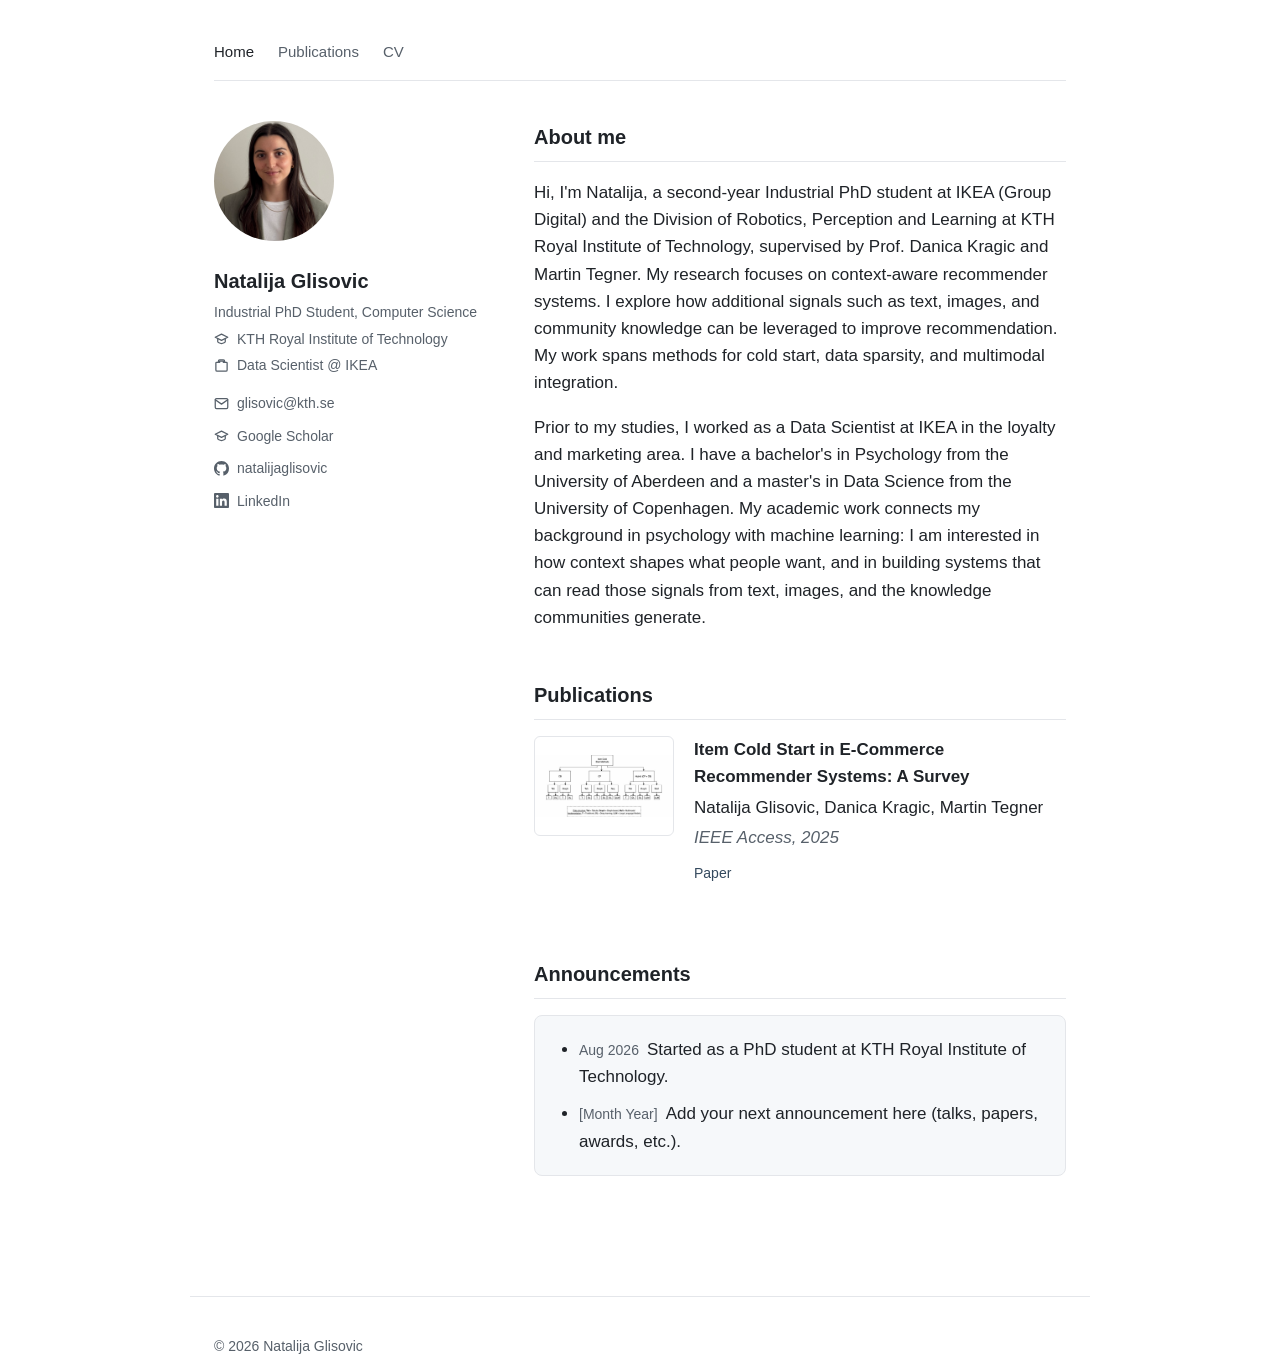
==== index.html @ 3ab3a97c "Redesign publications list as cards with thumbnail, title, authors, venue, link Adds the first real " ====
<!DOCTYPE html>
<html lang="en">
<head>
  <meta charset="UTF-8" />
  <meta name="viewport" content="width=device-width, initial-scale=1.0" />
  <title>Natalija Glisovic</title>
  <meta name="description" content="Natalija Glisovic — PhD student in Computer Science at KTH Royal Institute of Technology, working on recommender systems." />
  <link rel="stylesheet" href="assets/css/style.css" />
</head>
<body>
  <header class="site-header">
    <nav class="site-nav">
      <a href="index.html" class="active">Home</a>
      <a href="#publications">Publications</a>
      <a href="assets/cv/cv.pdf" download>CV</a>
    </nav>
  </header>

  <main class="wrap">
    <div class="home-layout">
      <aside class="sidebar">
        <img src="assets/img/profile.jpg" alt="Photo of Natalija Glisovic" />
        <h1>Natalija Glisovic</h1>
        <p class="sidebar-title">Industrial PhD Student, Computer Science</p>
        <p class="sidebar-school">
          <svg class="icon" viewBox="0 0 24 24" fill="none" stroke="currentColor" stroke-width="2" stroke-linecap="round" stroke-linejoin="round" aria-hidden="true"><path d="M22 10 12 5 2 10l10 5 10-5z"/><path d="M6 12v5c0 1 3 3 6 3s6-2 6-3v-5"/></svg>
          KTH Royal Institute of Technology
        </p>
        <p class="sidebar-company">
          <svg class="icon" viewBox="0 0 24 24" fill="none" stroke="currentColor" stroke-width="2" stroke-linecap="round" stroke-linejoin="round" aria-hidden="true"><path d="M20 7h-3V5a2 2 0 0 0-2-2H9a2 2 0 0 0-2 2v2H4a1 1 0 0 0-1 1v11a2 2 0 0 0 2 2h14a2 2 0 0 0 2-2V8a1 1 0 0 0-1-1z"/><path d="M9 7V5h6v2"/></svg>
          Data Scientist @ IKEA
        </p>
        <div class="links">
          <a href="mailto:glisovic@kth.se">
            <svg class="icon" viewBox="0 0 24 24" fill="none" stroke="currentColor" stroke-width="2" stroke-linecap="round" stroke-linejoin="round" aria-hidden="true"><rect x="2" y="4" width="20" height="16" rx="2"/><polyline points="22,6 12,13 2,6"/></svg>
            glisovic@kth.se
          </a>
          <a href="https://scholar.google.com/citations?user=C6ffC4QAAAAJ&hl=en">
            <svg class="icon" viewBox="0 0 24 24" fill="none" stroke="currentColor" stroke-width="2" stroke-linecap="round" stroke-linejoin="round" aria-hidden="true"><path d="M22 10 12 5 2 10l10 5 10-5z"/><path d="M6 12v5c0 1 3 3 6 3s6-2 6-3v-5"/></svg>
            Google Scholar
          </a>
          <a href="https://github.com/natalijaglisovic">
            <svg class="icon" viewBox="0 0 16 16" fill="currentColor" aria-hidden="true"><path d="M8 0C3.58 0 0 3.58 0 8c0 3.54 2.29 6.53 5.47 7.59.4.07.55-.17.55-.38 0-.19-.01-.82-.01-1.49-2.01.37-2.53-.49-2.69-.94-.09-.23-.48-.94-.82-1.13-.28-.15-.68-.52-.01-.53.63-.01 1.08.58 1.23.82.72 1.21 1.87.87 2.33.66.07-.52.28-.87.51-1.07-1.78-.2-3.64-.89-3.64-3.95 0-.87.31-1.59.82-2.15-.08-.2-.36-1.02.08-2.12 0 0 .67-.21 2.2.82.64-.18 1.32-.27 2-.27.68 0 1.36.09 2 .27 1.53-1.04 2.2-.82 2.2-.82.44 1.1.16 1.92.08 2.12.51.56.82 1.27.82 2.15 0 3.07-1.87 3.75-3.65 3.95.29.25.54.73.54 1.48 0 1.07-.01 1.93-.01 2.2 0 .21.15.46.55.38A8.013 8.013 0 0016 8c0-4.42-3.58-8-8-8z"/></svg>
            natalijaglisovic
          </a>
          <a href="https://se.linkedin.com/in/natalija-glisovic-62577520b">
            <svg class="icon" viewBox="0 0 24 24" fill="currentColor" aria-hidden="true"><path d="M20.447 20.452h-3.554v-5.569c0-1.328-.027-3.037-1.852-3.037-1.853 0-2.136 1.445-2.136 2.939v5.667H9.351V9h3.414v1.561h.046c.477-.9 1.637-1.85 3.37-1.85 3.601 0 4.267 2.37 4.267 5.455v6.286zM5.337 7.433c-1.144 0-2.063-.926-2.063-2.065 0-1.138.92-2.063 2.063-2.063 1.14 0 2.064.925 2.064 2.063 0 1.139-.925 2.065-2.064 2.065zm1.782 13.019H3.555V9h3.564v11.452zM22.225 0H1.771C.792 0 0 .774 0 1.729v20.542C0 23.227.792 24 1.771 24h20.451C23.2 24 24 23.227 24 22.271V1.729C24 .774 23.2 0 22.222 0h.003z"/></svg>
            LinkedIn
          </a>
        </div>
      </aside>

      <div class="content">
        <h2 class="first">About me</h2>
        <p>
          Hi, I'm Natalija, a second-year Industrial PhD student at IKEA (Group Digital) and the
          Division of Robotics, Perception and Learning at KTH Royal Institute of Technology,
          supervised by Prof. Danica Kragic and Martin Tegner. My research focuses on context-aware
          recommender systems. I explore how additional signals such as text, images, and community
          knowledge can be leveraged to improve recommendation. My work spans methods for cold start,
          data sparsity, and multimodal integration.
        </p>
        <p>
          Prior to my studies, I worked as a Data Scientist at IKEA in the loyalty and marketing area.
          I have a bachelor's in Psychology from the University of Aberdeen and a master's in Data
          Science from the University of Copenhagen. My academic work connects my background in
          psychology with machine learning: I am interested in how context shapes what people want,
          and in building systems that can read those signals from text, images, and the knowledge
          communities generate.
        </p>

        <h2 id="publications">Publications</h2>
        <ul class="pub-list">
          <li>
            <img class="pub-thumb" src="assets/img/pub_item_cold_start.jpg" alt="Diagram of item cold start method taxonomy" />
            <div class="pub-body">
              <p class="pub-title">Item Cold Start in E-Commerce Recommender Systems: A Survey</p>
              <p class="pub-authors">Natalija Glisovic, Danica Kragic, Martin Tegner</p>
              <p class="pub-venue">IEEE Access, 2025</p>
              <div class="pub-links">
                <a href="https://ieeexplore.ieee.org/abstract/document/11168156">Paper</a>
              </div>
            </div>
          </li>
        </ul>

        <h2>Announcements</h2>
        <div class="announcement-box">
          <ul>
            <li><span class="announcement-date">Aug 2026</span>Started as a PhD student at KTH Royal Institute of Technology.</li>
            <li><span class="announcement-date">[Month Year]</span>Add your next announcement here (talks, papers, awards, etc.).</li>
          </ul>
        </div>
      </div>
    </div>
  </main>

  <footer class="site-footer">
    <p>&copy; 2026 Natalija Glisovic</p>
  </footer>
</body>
</html>
---- assets/css/style.css ----
:root {
  --max-width: 900px;
  --text: #1f2328;
  --muted: #57606a;
  --bg: #ffffff;
  --accent: #34495e;
  --border: #e4e6ea;
  --announcement-bg: #f6f8fa;
}

@media (prefers-color-scheme: dark) {
  :root {
    --text: #e6e8eb;
    --muted: #9aa4af;
    --bg: #14171a;
    --accent: #8fb3d9;
    --border: #2a2f34;
    --announcement-bg: #1c2024;
  }
}

* {
  box-sizing: border-box;
}

html {
  color-scheme: light dark;
}

body {
  margin: 0;
  padding: 0;
  background: var(--bg);
  color: var(--text);
  font-family: -apple-system, BlinkMacSystemFont, "Segoe UI", Helvetica, Arial, sans-serif;
  line-height: 1.6;
  font-size: 17px;
}

.wrap {
  max-width: var(--max-width);
  margin: 0 auto;
  padding: 0 24px 80px;
}

header.site-header {
  max-width: var(--max-width);
  margin: 0 auto;
  padding: 40px 24px 0;
}

nav.site-nav {
  display: flex;
  gap: 24px;
  border-bottom: 1px solid var(--border);
  padding-bottom: 16px;
  margin-bottom: 40px;
}

nav.site-nav a {
  color: var(--muted);
  text-decoration: none;
  font-size: 15px;
  font-weight: 500;
}

nav.site-nav a:hover,
nav.site-nav a.active {
  color: var(--text);
}

h1 {
  font-size: 28px;
  margin: 0 0 4px;
}

h2 {
  font-size: 20px;
  margin: 48px 0 16px;
  padding-bottom: 8px;
  border-bottom: 1px solid var(--border);
}

h2.first {
  margin-top: 0;
}

.subtitle {
  color: var(--muted);
  font-size: 16px;
  margin: 0 0 24px;
}

.home-layout {
  display: flex;
  gap: 40px;
  align-items: flex-start;
}

.sidebar {
  width: 280px;
  flex-shrink: 0;
}

.sidebar img {
  width: 120px;
  height: 120px;
  border-radius: 50%;
  object-fit: cover;
  margin-bottom: 16px;
}

.sidebar h1 {
  font-size: 20px;
  margin: 0 0 4px;
}

.sidebar .sidebar-title {
  color: var(--muted);
  font-size: 14px;
  margin: 0 0 4px;
}

.sidebar .sidebar-school {
  display: flex;
  align-items: center;
  gap: 8px;
  color: var(--muted);
  font-size: 14px;
  margin: 0 0 4px;
  white-space: nowrap;
}

.sidebar .sidebar-company {
  display: flex;
  align-items: center;
  gap: 8px;
  color: var(--muted);
  font-size: 14px;
  margin: 0 0 16px;
  white-space: nowrap;
}

.icon {
  width: 15px;
  height: 15px;
  flex-shrink: 0;
}

.links {
  display: flex;
  flex-direction: column;
  gap: 10px;
}

.links a {
  display: flex;
  align-items: center;
  gap: 8px;
  color: var(--muted);
  text-decoration: none;
  font-size: 14px;
}

.links a:hover {
  color: var(--accent);
  text-decoration: underline;
}

.content {
  flex: 1;
  min-width: 0;
}

@media (max-width: 640px) {
  .home-layout {
    flex-direction: column;
  }

  .sidebar {
    width: 100%;
  }

  .links {
    flex-direction: row;
    flex-wrap: wrap;
    gap: 14px;
  }
}

ul.pub-list {
  list-style: none;
  padding: 0;
  margin: 0;
}

ul.pub-list li {
  display: flex;
  gap: 20px;
  align-items: flex-start;
  margin-bottom: 24px;
  padding-bottom: 24px;
  border-bottom: 1px solid var(--border);
}

ul.pub-list li:last-child {
  border-bottom: none;
}

.pub-thumb {
  width: 140px;
  height: 100px;
  object-fit: contain;
  background: #fff;
  border: 1px solid var(--border);
  border-radius: 6px;
  flex-shrink: 0;
}

.pub-body {
  flex: 1;
  min-width: 0;
}

.pub-title {
  font-weight: 700;
  margin: 0 0 4px;
}

.pub-authors {
  margin: 0 0 2px;
}

.pub-venue {
  color: var(--muted);
  font-style: italic;
  margin: 0 0 8px;
}

.pub-links a {
  font-size: 14px;
  color: var(--accent);
  text-decoration: none;
  margin-right: 12px;
}

@media (max-width: 480px) {
  ul.pub-list li {
    flex-direction: column;
  }

  .pub-thumb {
    width: 100%;
    height: auto;
    max-height: 160px;
  }
}

.pub-links a:hover {
  text-decoration: underline;
}

.announcement-box {
  background: var(--announcement-bg);
  border: 1px solid var(--border);
  border-radius: 8px;
  padding: 20px 24px;
}

.announcement-box ul {
  margin: 0;
  padding-left: 20px;
}

.announcement-box li {
  margin-bottom: 10px;
}

.announcement-box li:last-child {
  margin-bottom: 0;
}

.announcement-date {
  color: var(--muted);
  font-size: 14px;
  margin-right: 8px;
}

footer.site-footer {
  max-width: var(--max-width);
  margin: 40px auto 0;
  padding: 24px 24px 0;
  border-top: 1px solid var(--border);
  color: var(--muted);
  font-size: 14px;
}
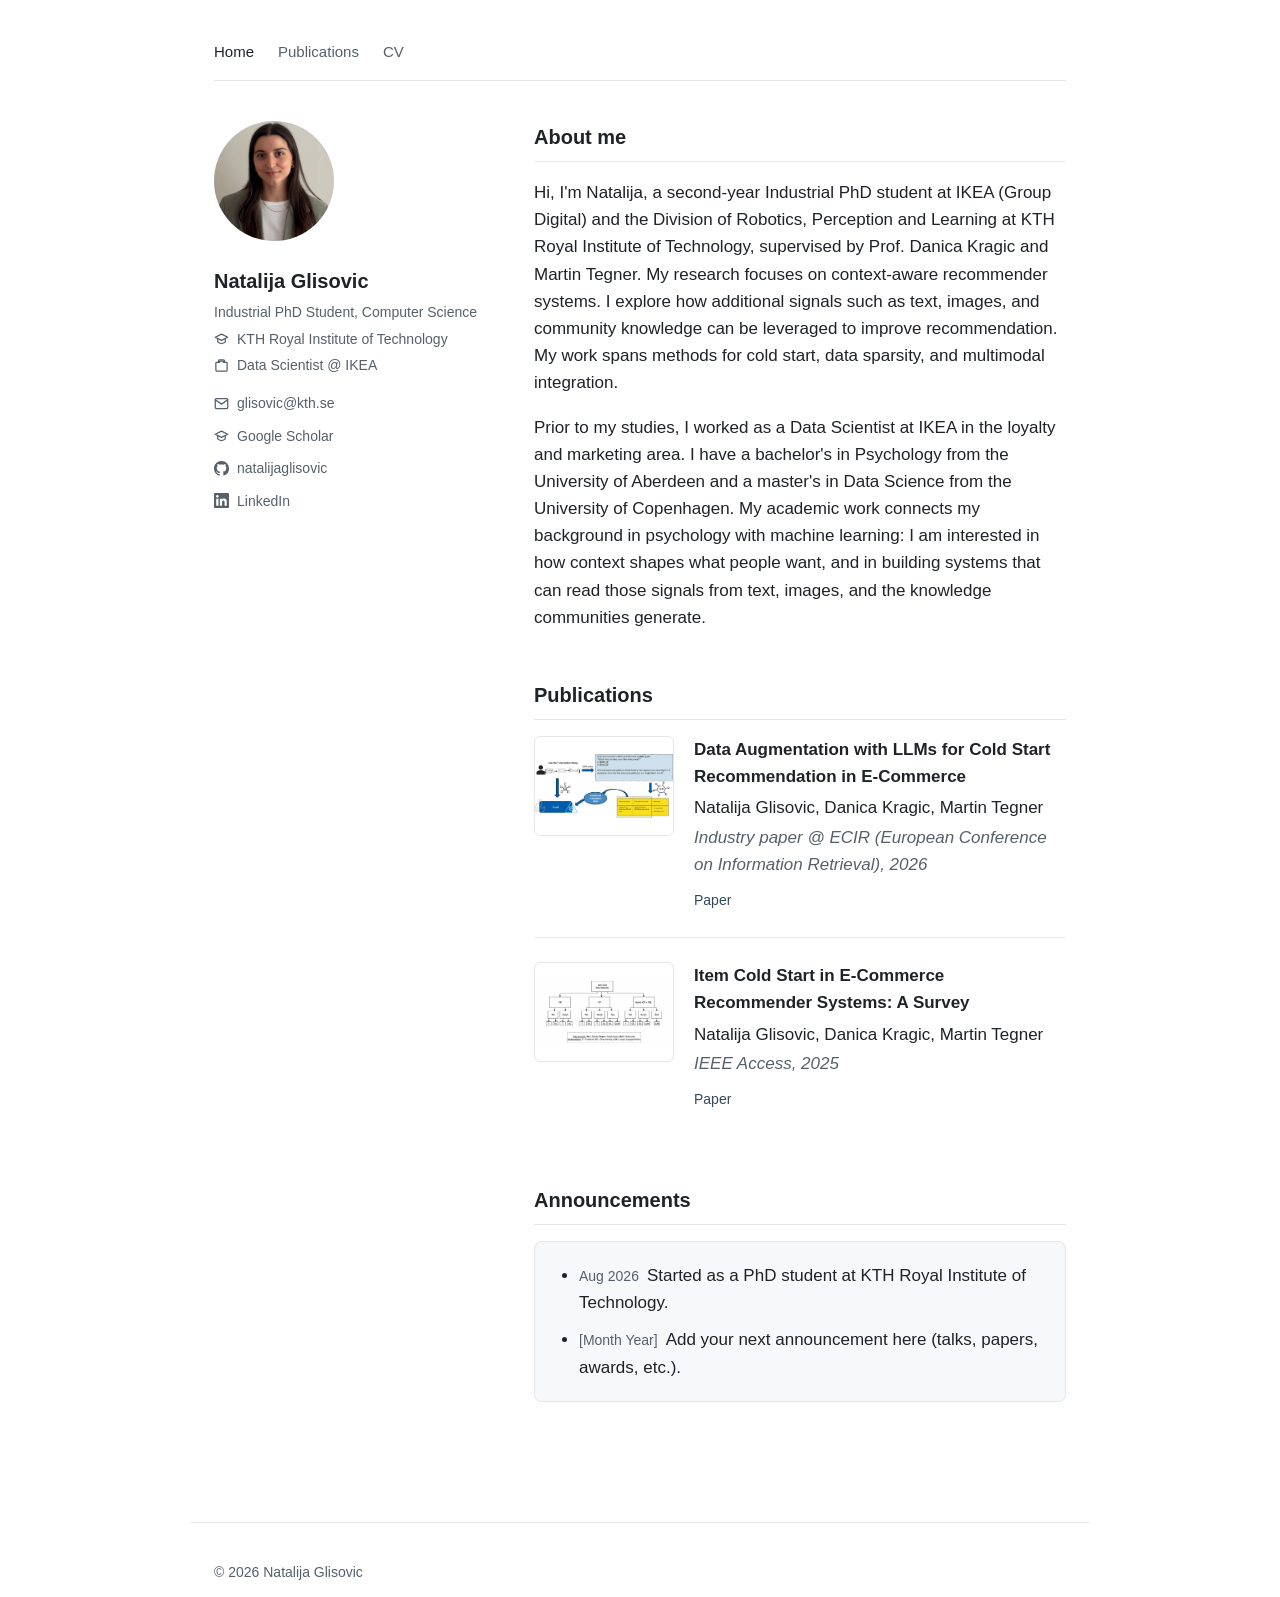
==== commit 3dde76cb: "Add ECIR 2026 paper, order publications most-recent-first Co-Authored-By: Claude Opus 5 <noreply@ant" ====
--- a/index.html
+++ b/index.html
@@ -72,6 +72,17 @@
         <h2 id="publications">Publications</h2>
         <ul class="pub-list">
           <li>
+            <img class="pub-thumb" src="assets/img/overview-ll-method.jpg" alt="Overview diagram of the LLM-based data augmentation method" />
+            <div class="pub-body">
+              <p class="pub-title">Data Augmentation with LLMs for Cold Start Recommendation in E-Commerce</p>
+              <p class="pub-authors">Natalija Glisovic, Danica Kragic, Martin Tegner</p>
+              <p class="pub-venue">Industry paper @ ECIR (European Conference on Information Retrieval), 2026</p>
+              <div class="pub-links">
+                <a href="https://link.springer.com/chapter/10.1007/978-3-032-21321-1_13">Paper</a>
+              </div>
+            </div>
+          </li>
+          <li>
             <img class="pub-thumb" src="assets/img/pub_item_cold_start.jpg" alt="Diagram of item cold start method taxonomy" />
             <div class="pub-body">
               <p class="pub-title">Item Cold Start in E-Commerce Recommender Systems: A Survey</p>
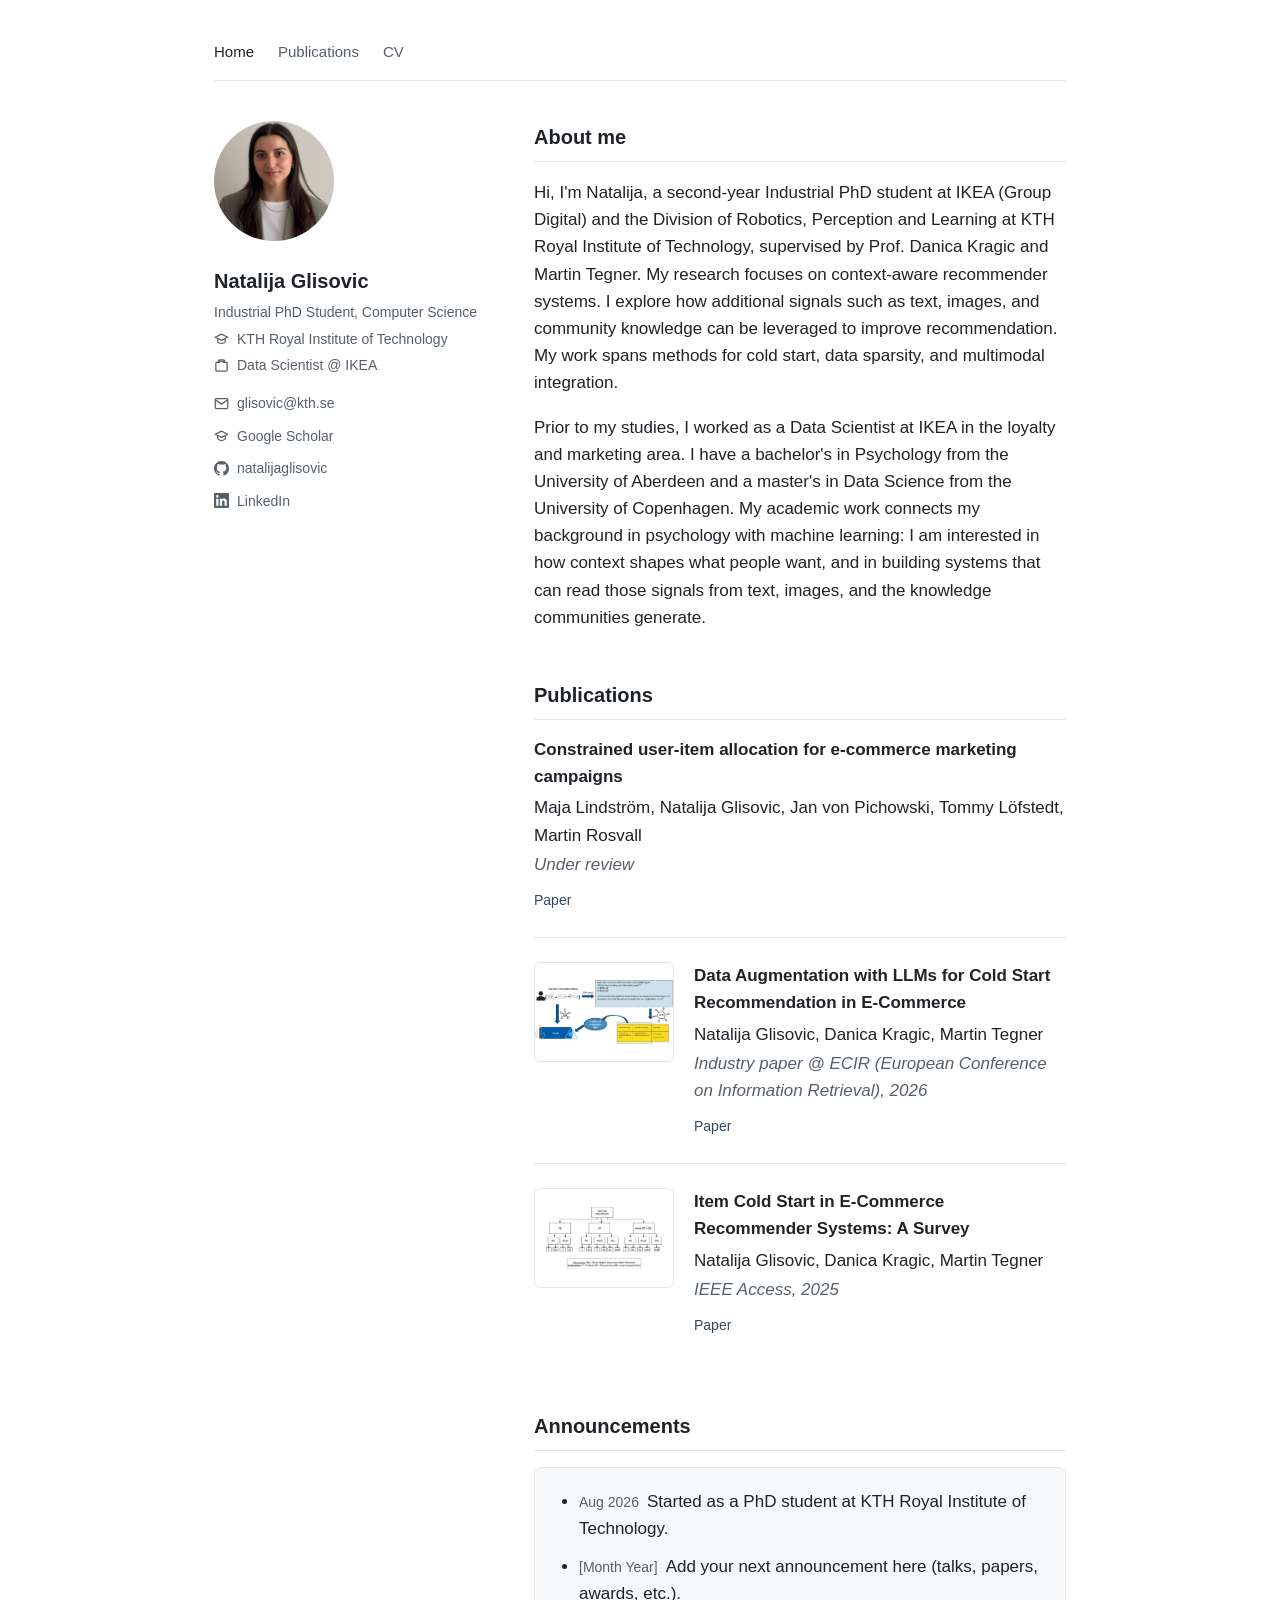
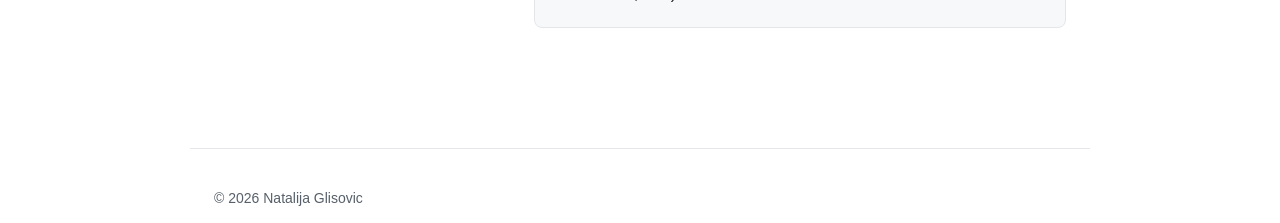
==== commit 1a6f27f1: "Add preprint under review as most recent publication Co-Authored-By: Claude Opus 5 <noreply@anthropi" ====
--- a/index.html
+++ b/index.html
@@ -72,6 +72,16 @@
         <h2 id="publications">Publications</h2>
         <ul class="pub-list">
           <li>
+            <div class="pub-body">
+              <p class="pub-title">Constrained user-item allocation for e-commerce marketing campaigns</p>
+              <p class="pub-authors">Maja Lindstr&ouml;m, Natalija Glisovic, Jan von Pichowski, Tommy L&ouml;fstedt, Martin Rosvall</p>
+              <p class="pub-venue">Under review</p>
+              <div class="pub-links">
+                <a href="https://arxiv.org/abs/2606.09623">Paper</a>
+              </div>
+            </div>
+          </li>
+          <li>
             <img class="pub-thumb" src="assets/img/overview-ll-method.jpg" alt="Overview diagram of the LLM-based data augmentation method" />
             <div class="pub-body">
               <p class="pub-title">Data Augmentation with LLMs for Cold Start Recommendation in E-Commerce</p>
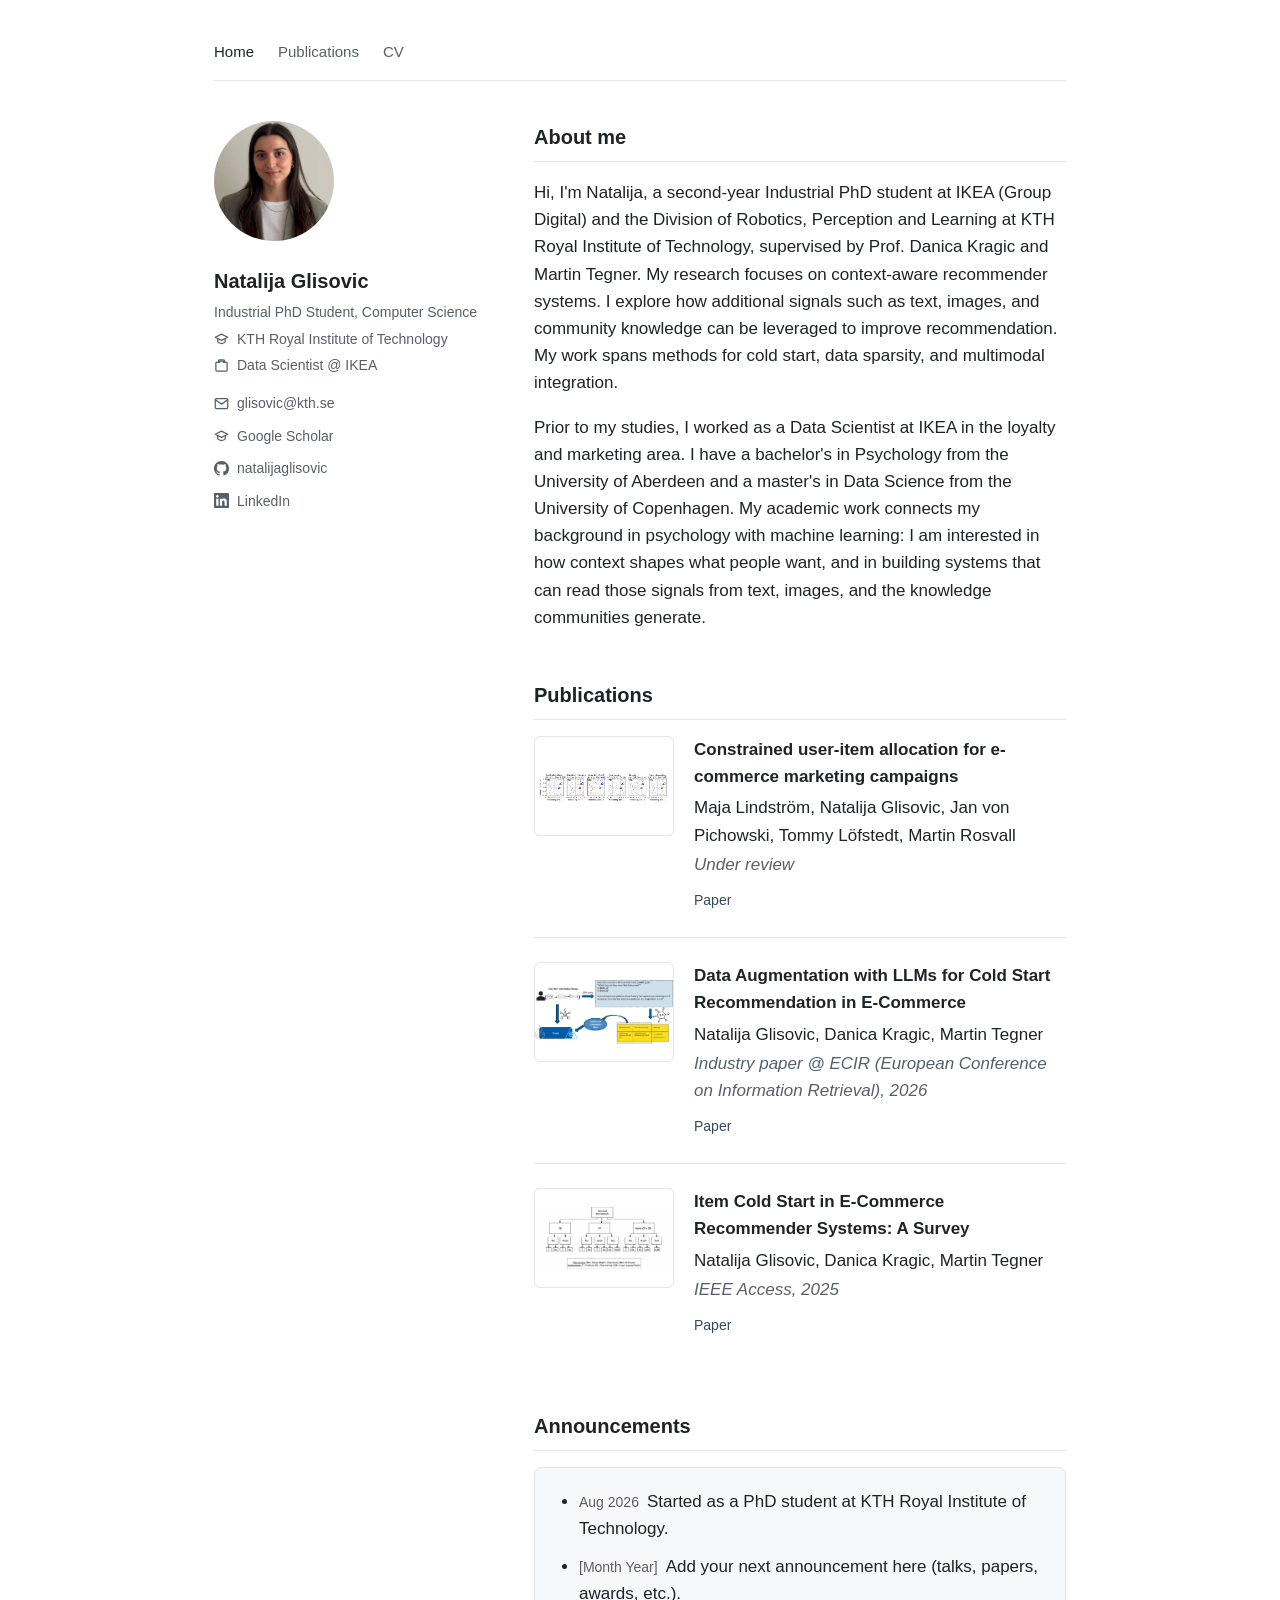
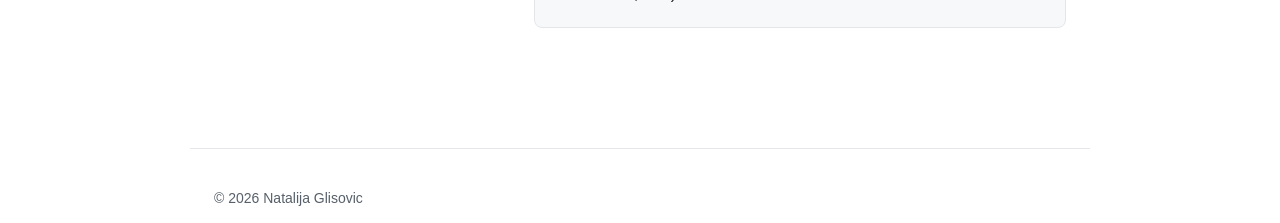
==== commit 331f980b: "Add thumbnail for constrained user-item allocation preprint Co-Authored-By: Claude Opus 5 <noreply@a" ====
--- a/index.html
+++ b/index.html
@@ -72,6 +72,7 @@
         <h2 id="publications">Publications</h2>
         <ul class="pub-list">
           <li>
+            <img class="pub-thumb" src="assets/img/item-results.png" alt="Results plot for the constrained user-item allocation method" />
             <div class="pub-body">
               <p class="pub-title">Constrained user-item allocation for e-commerce marketing campaigns</p>
               <p class="pub-authors">Maja Lindstr&ouml;m, Natalija Glisovic, Jan von Pichowski, Tommy L&ouml;fstedt, Martin Rosvall</p>
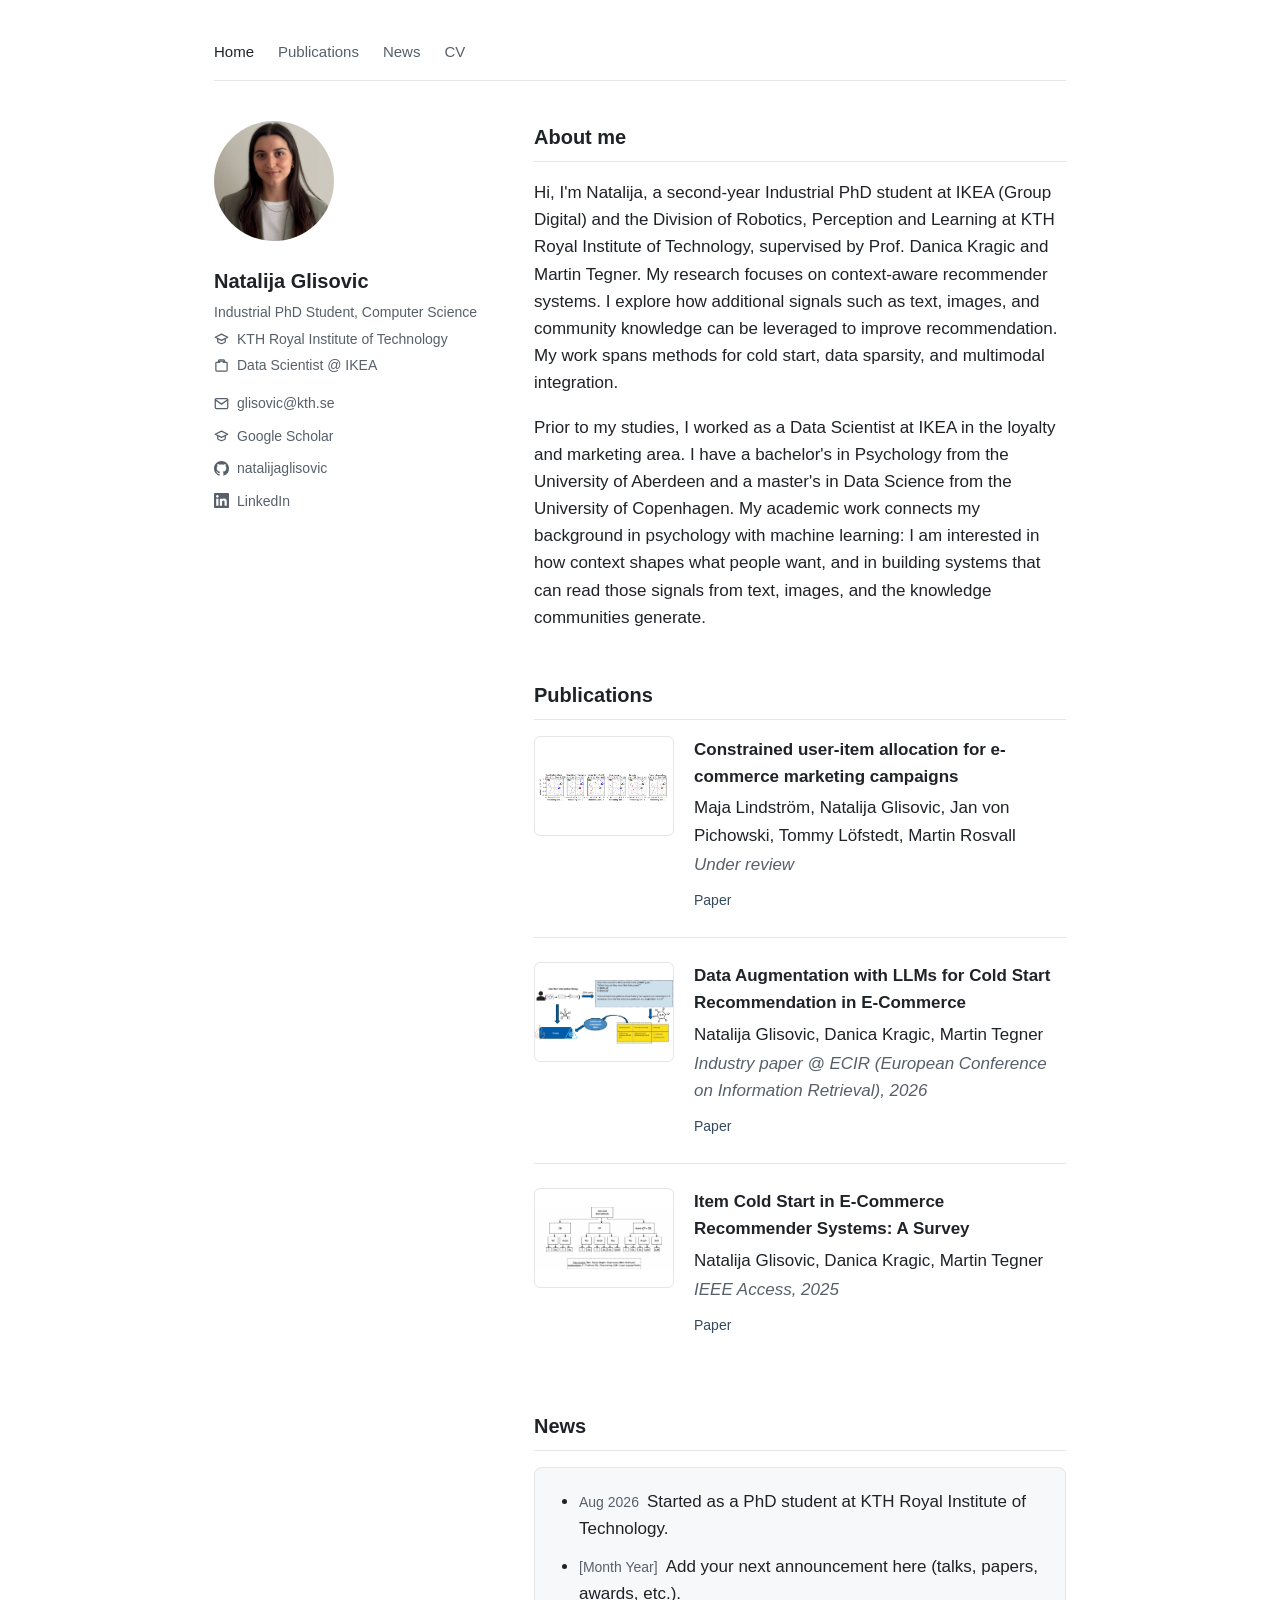
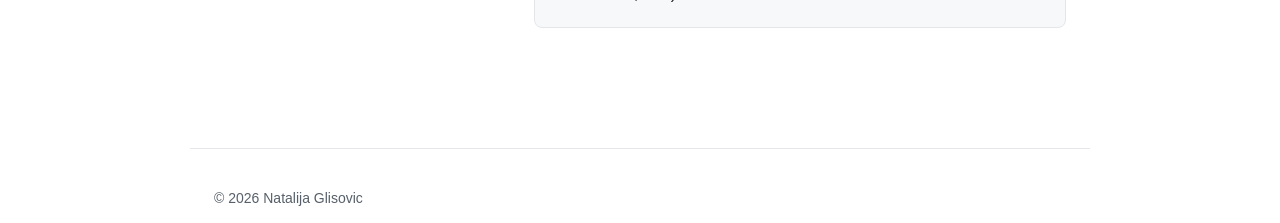
==== commit b84ad3ea: "Rename Announcements to News, add News nav link that scrolls to it Nav order is now Home, Publicatio" ====
--- a/index.html
+++ b/index.html
@@ -12,6 +12,7 @@
     <nav class="site-nav">
       <a href="index.html" class="active">Home</a>
       <a href="#publications">Publications</a>
+      <a href="#news">News</a>
       <a href="assets/cv/cv.pdf" download>CV</a>
     </nav>
   </header>
@@ -106,11 +107,11 @@
           </li>
         </ul>
 
-        <h2>Announcements</h2>
-        <div class="announcement-box">
+        <h2 id="news">News</h2>
+        <div class="news-box">
           <ul>
-            <li><span class="announcement-date">Aug 2026</span>Started as a PhD student at KTH Royal Institute of Technology.</li>
-            <li><span class="announcement-date">[Month Year]</span>Add your next announcement here (talks, papers, awards, etc.).</li>
+            <li><span class="news-date">Aug 2026</span>Started as a PhD student at KTH Royal Institute of Technology.</li>
+            <li><span class="news-date">[Month Year]</span>Add your next announcement here (talks, papers, awards, etc.).</li>
           </ul>
         </div>
       </div>
--- a/assets/css/style.css
+++ b/assets/css/style.css
@@ -5,7 +5,7 @@
   --bg: #ffffff;
   --accent: #34495e;
   --border: #e4e6ea;
-  --announcement-bg: #f6f8fa;
+  --news-bg: #f6f8fa;
 }
 
 @media (prefers-color-scheme: dark) {
@@ -15,7 +15,7 @@
     --bg: #14171a;
     --accent: #8fb3d9;
     --border: #2a2f34;
-    --announcement-bg: #1c2024;
+    --news-bg: #1c2024;
   }
 }
 
@@ -260,27 +260,27 @@
   text-decoration: underline;
 }
 
-.announcement-box {
-  background: var(--announcement-bg);
+.news-box {
+  background: var(--news-bg);
   border: 1px solid var(--border);
   border-radius: 8px;
   padding: 20px 24px;
 }
 
-.announcement-box ul {
+.news-box ul {
   margin: 0;
   padding-left: 20px;
 }
 
-.announcement-box li {
+.news-box li {
   margin-bottom: 10px;
 }
 
-.announcement-box li:last-child {
+.news-box li:last-child {
   margin-bottom: 0;
 }
 
-.announcement-date {
+.news-date {
   color: var(--muted);
   font-size: 14px;
   margin-right: 8px;
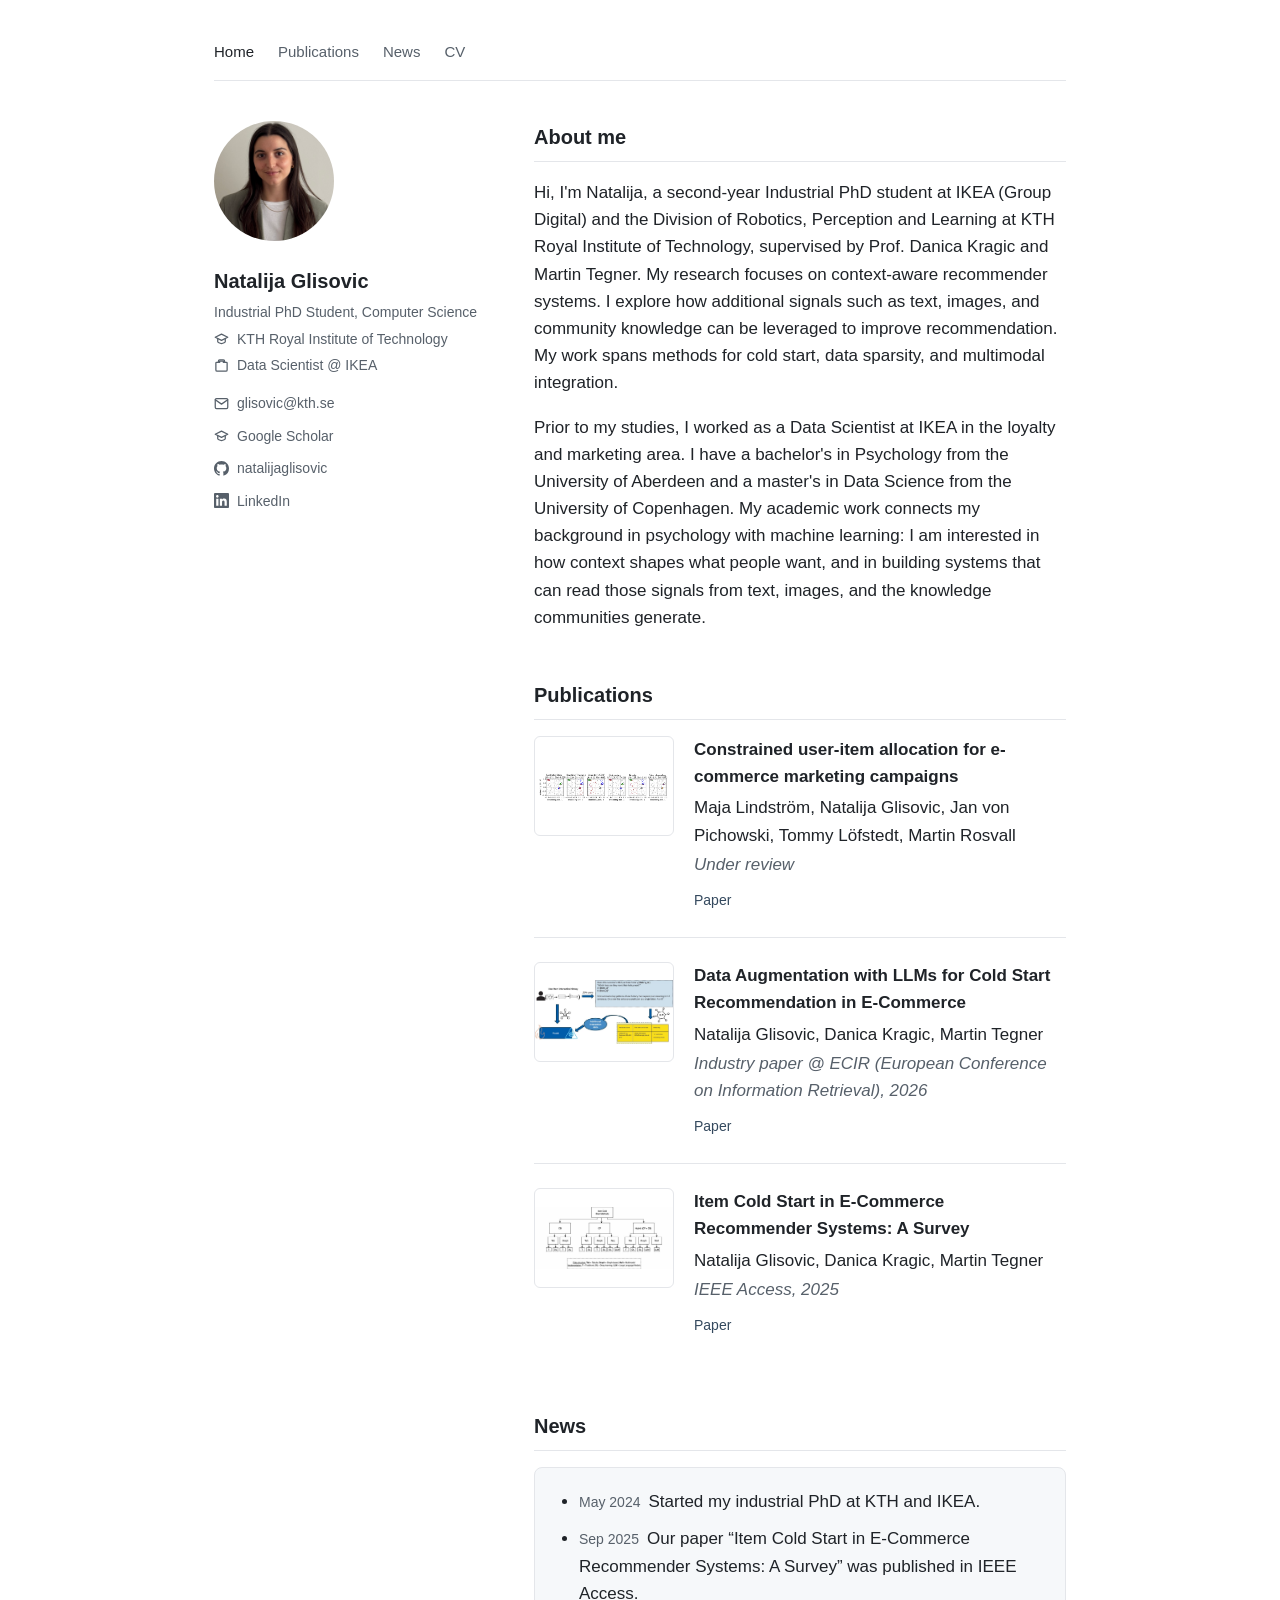
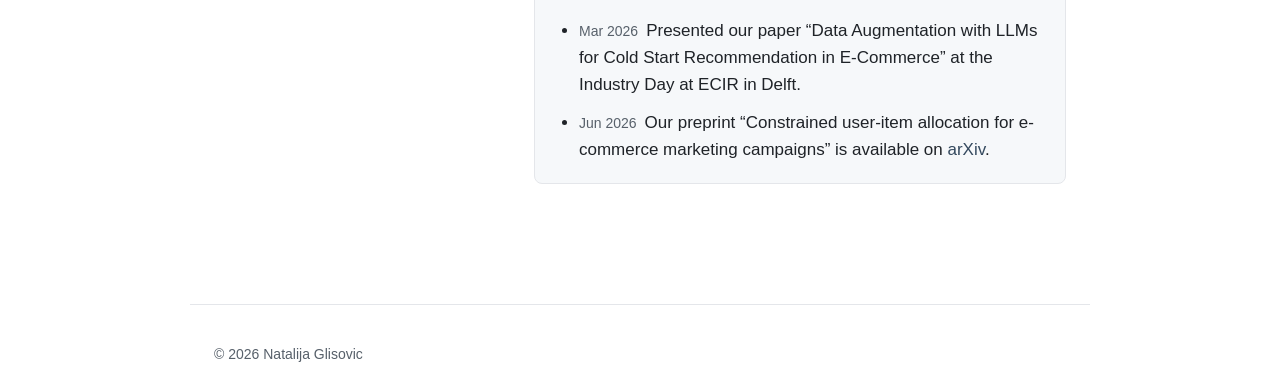
==== commit 1915df3b: "Fill in real News items and style links within the News box Co-Authored-By: Claude Opus 5 <noreply@a" ====
--- a/index.html
+++ b/index.html
@@ -110,8 +110,10 @@
         <h2 id="news">News</h2>
         <div class="news-box">
           <ul>
-            <li><span class="news-date">Aug 2026</span>Started as a PhD student at KTH Royal Institute of Technology.</li>
-            <li><span class="news-date">[Month Year]</span>Add your next announcement here (talks, papers, awards, etc.).</li>
+            <li><span class="news-date">May 2024</span>Started my industrial PhD at KTH and IKEA.</li>
+            <li><span class="news-date">Sep 2025</span>Our paper &ldquo;Item Cold Start in E-Commerce Recommender Systems: A Survey&rdquo; was published in IEEE Access.</li>
+            <li><span class="news-date">Mar 2026</span>Presented our paper &ldquo;Data Augmentation with LLMs for Cold Start Recommendation in E-Commerce&rdquo; at the Industry Day at ECIR in Delft.</li>
+            <li><span class="news-date">Jun 2026</span>Our preprint &ldquo;Constrained user-item allocation for e-commerce marketing campaigns&rdquo; is available on <a href="https://arxiv.org/pdf/2606.09623">arXiv</a>.</li>
           </ul>
         </div>
       </div>
--- a/assets/css/style.css
+++ b/assets/css/style.css
@@ -286,6 +286,15 @@
   margin-right: 8px;
 }
 
+.news-box a {
+  color: var(--accent);
+  text-decoration: none;
+}
+
+.news-box a:hover {
+  text-decoration: underline;
+}
+
 footer.site-footer {
   max-width: var(--max-width);
   margin: 40px auto 0;
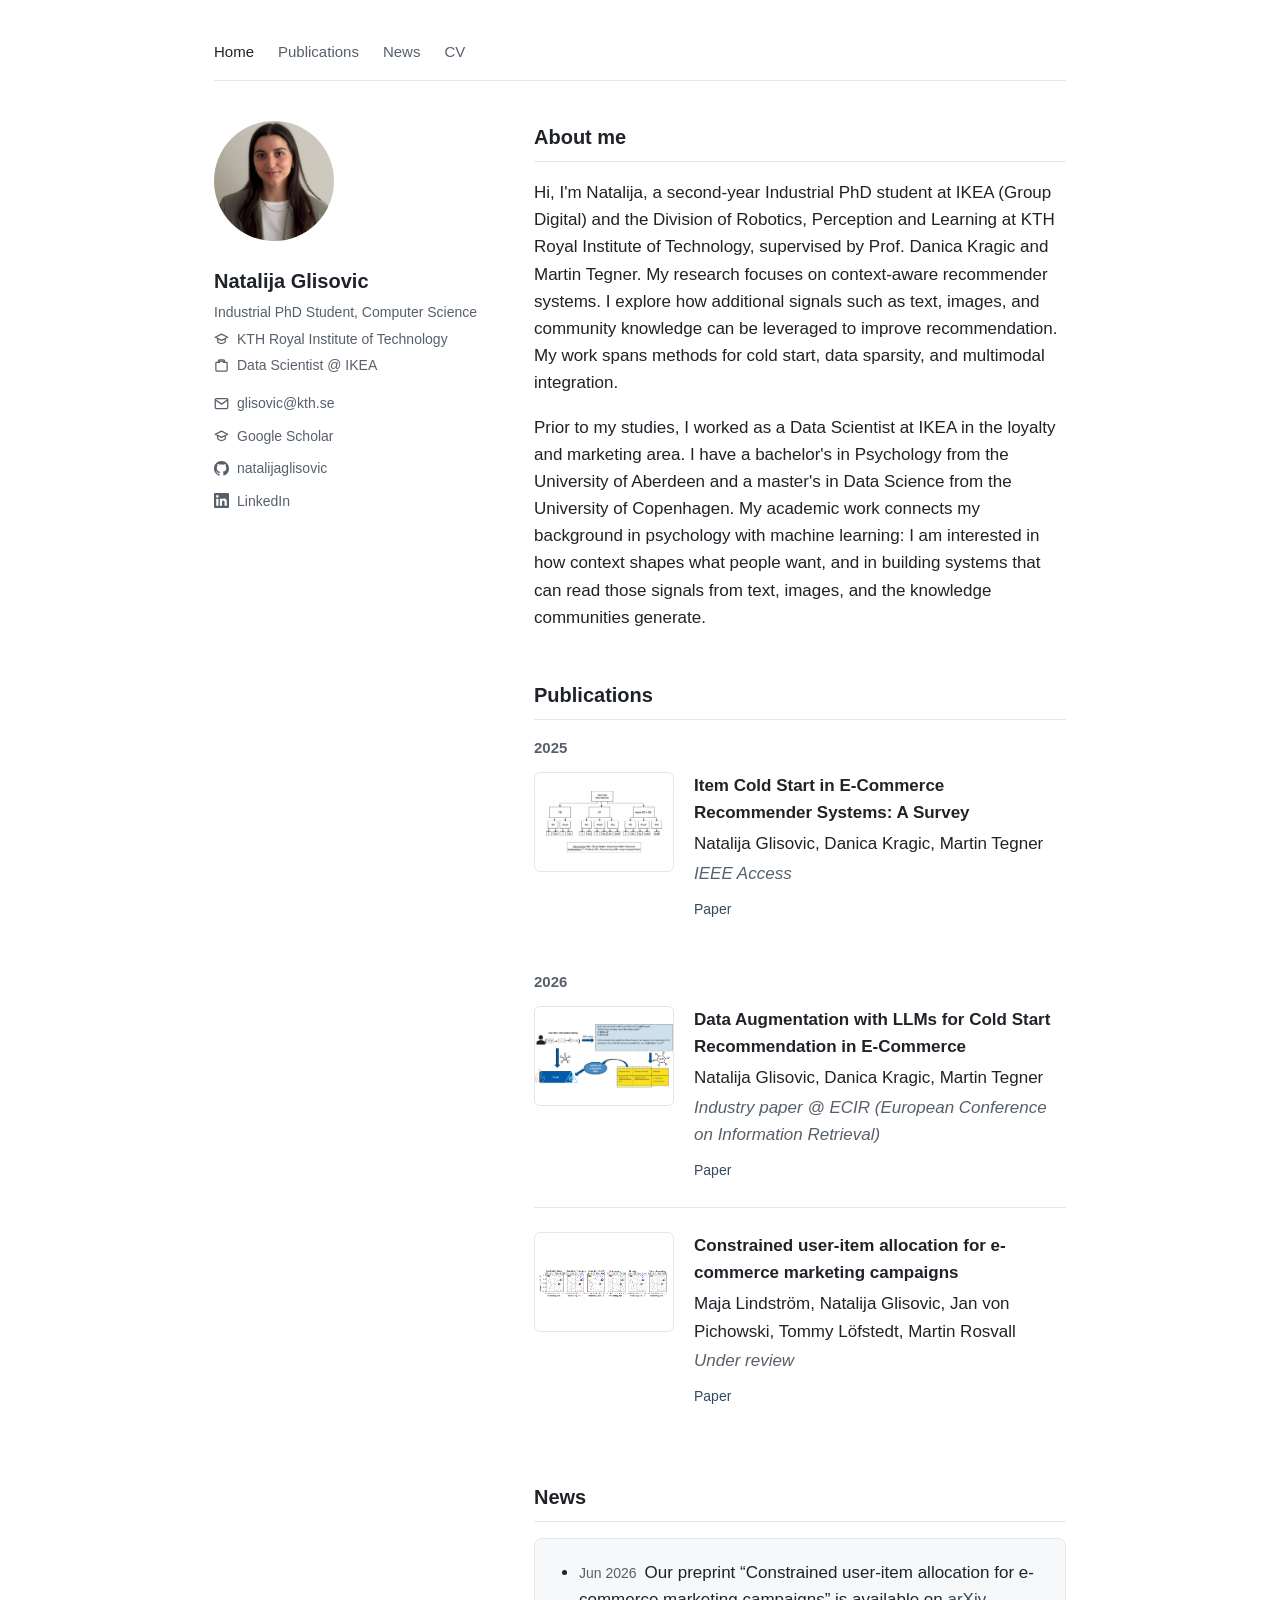
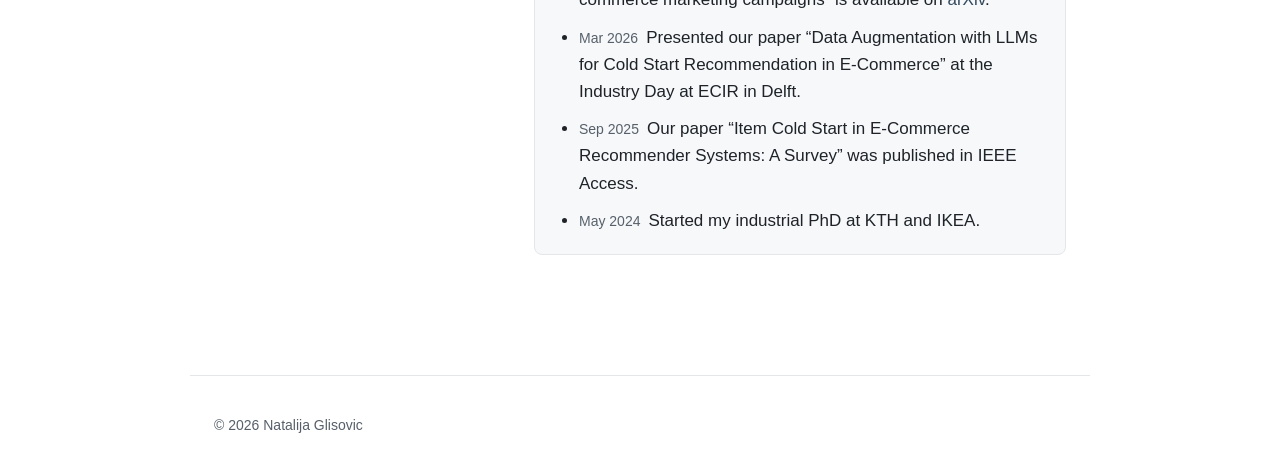
==== commit d8003b21: "Group publications under year headings, show News most-recent-first Publications: 2025 section (IEEE" ====
--- a/index.html
+++ b/index.html
@@ -71,7 +71,35 @@
         </p>
 
         <h2 id="publications">Publications</h2>
+
+        <h3 class="pub-year first">2025</h3>
         <ul class="pub-list">
+          <li>
+            <img class="pub-thumb" src="assets/img/pub_item_cold_start.jpg" alt="Diagram of item cold start method taxonomy" />
+            <div class="pub-body">
+              <p class="pub-title">Item Cold Start in E-Commerce Recommender Systems: A Survey</p>
+              <p class="pub-authors">Natalija Glisovic, Danica Kragic, Martin Tegner</p>
+              <p class="pub-venue">IEEE Access</p>
+              <div class="pub-links">
+                <a href="https://ieeexplore.ieee.org/abstract/document/11168156">Paper</a>
+              </div>
+            </div>
+          </li>
+        </ul>
+
+        <h3 class="pub-year">2026</h3>
+        <ul class="pub-list">
+          <li>
+            <img class="pub-thumb" src="assets/img/overview-ll-method.jpg" alt="Overview diagram of the LLM-based data augmentation method" />
+            <div class="pub-body">
+              <p class="pub-title">Data Augmentation with LLMs for Cold Start Recommendation in E-Commerce</p>
+              <p class="pub-authors">Natalija Glisovic, Danica Kragic, Martin Tegner</p>
+              <p class="pub-venue">Industry paper @ ECIR (European Conference on Information Retrieval)</p>
+              <div class="pub-links">
+                <a href="https://link.springer.com/chapter/10.1007/978-3-032-21321-1_13">Paper</a>
+              </div>
+            </div>
+          </li>
           <li>
             <img class="pub-thumb" src="assets/img/item-results.png" alt="Results plot for the constrained user-item allocation method" />
             <div class="pub-body">
@@ -83,37 +111,15 @@
               </div>
             </div>
           </li>
-          <li>
-            <img class="pub-thumb" src="assets/img/overview-ll-method.jpg" alt="Overview diagram of the LLM-based data augmentation method" />
-            <div class="pub-body">
-              <p class="pub-title">Data Augmentation with LLMs for Cold Start Recommendation in E-Commerce</p>
-              <p class="pub-authors">Natalija Glisovic, Danica Kragic, Martin Tegner</p>
-              <p class="pub-venue">Industry paper @ ECIR (European Conference on Information Retrieval), 2026</p>
-              <div class="pub-links">
-                <a href="https://link.springer.com/chapter/10.1007/978-3-032-21321-1_13">Paper</a>
-              </div>
-            </div>
-          </li>
-          <li>
-            <img class="pub-thumb" src="assets/img/pub_item_cold_start.jpg" alt="Diagram of item cold start method taxonomy" />
-            <div class="pub-body">
-              <p class="pub-title">Item Cold Start in E-Commerce Recommender Systems: A Survey</p>
-              <p class="pub-authors">Natalija Glisovic, Danica Kragic, Martin Tegner</p>
-              <p class="pub-venue">IEEE Access, 2025</p>
-              <div class="pub-links">
-                <a href="https://ieeexplore.ieee.org/abstract/document/11168156">Paper</a>
-              </div>
-            </div>
-          </li>
         </ul>
 
         <h2 id="news">News</h2>
         <div class="news-box">
           <ul>
+            <li><span class="news-date">Jun 2026</span>Our preprint &ldquo;Constrained user-item allocation for e-commerce marketing campaigns&rdquo; is available on <a href="https://arxiv.org/pdf/2606.09623">arXiv</a>.</li>
+            <li><span class="news-date">Mar 2026</span>Presented our paper &ldquo;Data Augmentation with LLMs for Cold Start Recommendation in E-Commerce&rdquo; at the Industry Day at ECIR in Delft.</li>
+            <li><span class="news-date">Sep 2025</span>Our paper &ldquo;Item Cold Start in E-Commerce Recommender Systems: A Survey&rdquo; was published in IEEE Access.</li>
             <li><span class="news-date">May 2024</span>Started my industrial PhD at KTH and IKEA.</li>
-            <li><span class="news-date">Sep 2025</span>Our paper &ldquo;Item Cold Start in E-Commerce Recommender Systems: A Survey&rdquo; was published in IEEE Access.</li>
-            <li><span class="news-date">Mar 2026</span>Presented our paper &ldquo;Data Augmentation with LLMs for Cold Start Recommendation in E-Commerce&rdquo; at the Industry Day at ECIR in Delft.</li>
-            <li><span class="news-date">Jun 2026</span>Our preprint &ldquo;Constrained user-item allocation for e-commerce marketing campaigns&rdquo; is available on <a href="https://arxiv.org/pdf/2606.09623">arXiv</a>.</li>
           </ul>
         </div>
       </div>
--- a/assets/css/style.css
+++ b/assets/css/style.css
@@ -188,6 +188,17 @@
   }
 }
 
+.pub-year {
+  font-size: 15px;
+  font-weight: 600;
+  color: var(--muted);
+  margin: 24px 0 12px;
+}
+
+.pub-year.first {
+  margin-top: 0;
+}
+
 ul.pub-list {
   list-style: none;
   padding: 0;
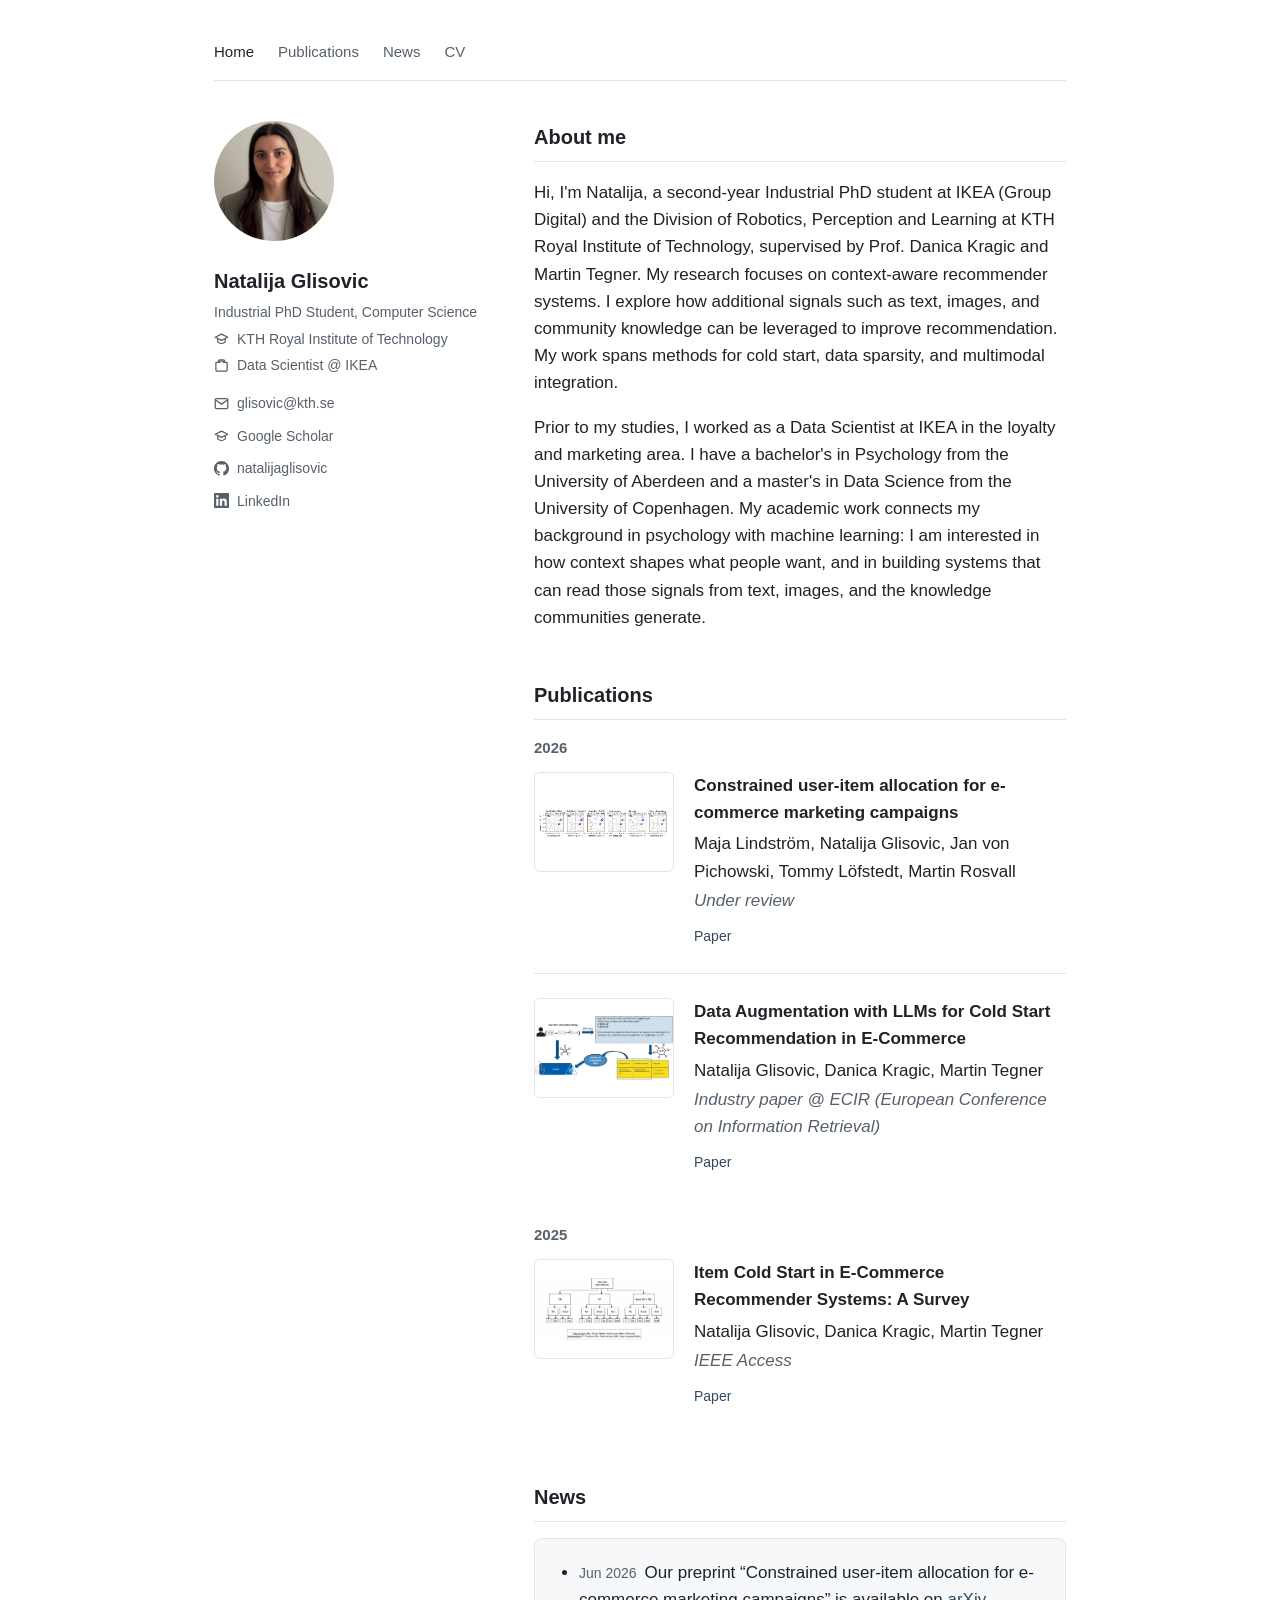
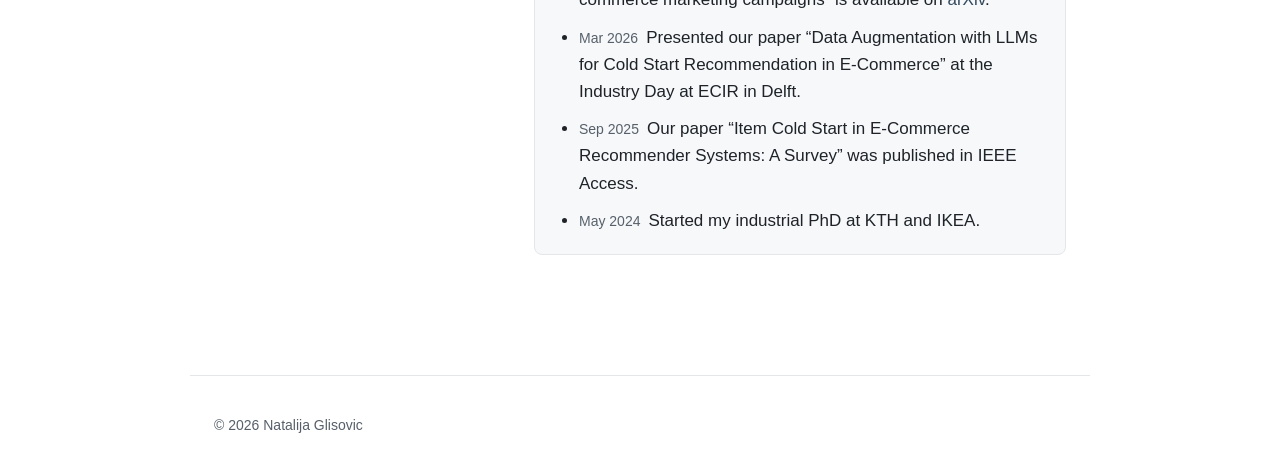
==== commit 53957e98: "Order publication year sections most-recent-first (2026, then 2025) Co-Authored-By: Claude Opus 5 <n" ====
--- a/index.html
+++ b/index.html
@@ -72,23 +72,19 @@
 
         <h2 id="publications">Publications</h2>
 
-        <h3 class="pub-year first">2025</h3>
+        <h3 class="pub-year first">2026</h3>
         <ul class="pub-list">
           <li>
-            <img class="pub-thumb" src="assets/img/pub_item_cold_start.jpg" alt="Diagram of item cold start method taxonomy" />
+            <img class="pub-thumb" src="assets/img/item-results.png" alt="Results plot for the constrained user-item allocation method" />
             <div class="pub-body">
-              <p class="pub-title">Item Cold Start in E-Commerce Recommender Systems: A Survey</p>
-              <p class="pub-authors">Natalija Glisovic, Danica Kragic, Martin Tegner</p>
-              <p class="pub-venue">IEEE Access</p>
+              <p class="pub-title">Constrained user-item allocation for e-commerce marketing campaigns</p>
+              <p class="pub-authors">Maja Lindstr&ouml;m, Natalija Glisovic, Jan von Pichowski, Tommy L&ouml;fstedt, Martin Rosvall</p>
+              <p class="pub-venue">Under review</p>
               <div class="pub-links">
-                <a href="https://ieeexplore.ieee.org/abstract/document/11168156">Paper</a>
+                <a href="https://arxiv.org/abs/2606.09623">Paper</a>
               </div>
             </div>
           </li>
-        </ul>
-
-        <h3 class="pub-year">2026</h3>
-        <ul class="pub-list">
           <li>
             <img class="pub-thumb" src="assets/img/overview-ll-method.jpg" alt="Overview diagram of the LLM-based data augmentation method" />
             <div class="pub-body">
@@ -100,14 +96,18 @@
               </div>
             </div>
           </li>
+        </ul>
+
+        <h3 class="pub-year">2025</h3>
+        <ul class="pub-list">
           <li>
-            <img class="pub-thumb" src="assets/img/item-results.png" alt="Results plot for the constrained user-item allocation method" />
+            <img class="pub-thumb" src="assets/img/pub_item_cold_start.jpg" alt="Diagram of item cold start method taxonomy" />
             <div class="pub-body">
-              <p class="pub-title">Constrained user-item allocation for e-commerce marketing campaigns</p>
-              <p class="pub-authors">Maja Lindstr&ouml;m, Natalija Glisovic, Jan von Pichowski, Tommy L&ouml;fstedt, Martin Rosvall</p>
-              <p class="pub-venue">Under review</p>
+              <p class="pub-title">Item Cold Start in E-Commerce Recommender Systems: A Survey</p>
+              <p class="pub-authors">Natalija Glisovic, Danica Kragic, Martin Tegner</p>
+              <p class="pub-venue">IEEE Access</p>
               <div class="pub-links">
-                <a href="https://arxiv.org/abs/2606.09623">Paper</a>
+                <a href="https://ieeexplore.ieee.org/abstract/document/11168156">Paper</a>
               </div>
             </div>
           </li>
